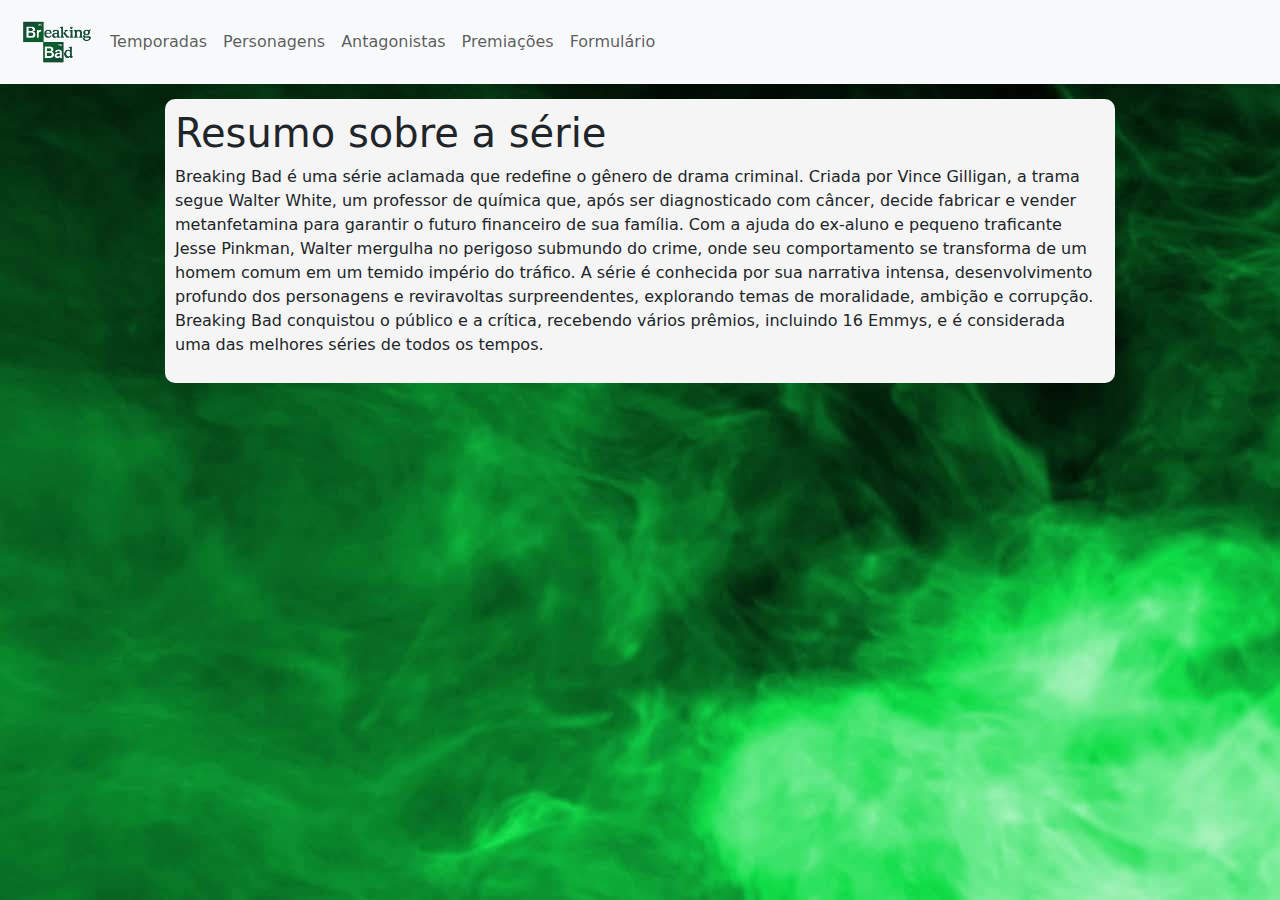
==== WebSite-BreakingBad-main/index.html @ fd217ec4 "primeiro commit" ====
<!DOCTYPE html>
<html lang="pt-br">
<head>
    <meta charset="UTF-8">
    <meta name="viewport" content="width=device-width, initial-scale=1.0">
    <link rel="shortcut icon" href="resources/favicon_io_bb/favicon.ico" type="image/x-icon">
    <link href="https://cdn.jsdelivr.net/npm/bootstrap@5.3.3/dist/css/bootstrap.min.css" rel="stylesheet" integrity="sha384-QWTKZyjpPEjISv5WaRU9OFeRpok6YctnYmDr5pNlyT2bRjXh0JMhjY6hW+ALEwIH" crossorigin="anonymous">
    <link rel="stylesheet" href="style/global.css">
    <link rel="stylesheet" href="style/index.css">
    <title>Home Breaking Bad</title>
</head>
<body>
    <header>
        <nav class="navbar navbar-expand-lg bg-body-tertiary">
            <div class="container-fluid">
              <a href="index.html" target="_self"><img src="img/logo-banner-bb.png" alt="Logo Breaking Bad" class="logo"></a>
              <button class="navbar-toggler" type="button" data-bs-toggle="collapse" data-bs-target="#navbarNavAltMarkup" aria-controls="navbarNavAltMarkup" aria-expanded="false" aria-label="Toggle navigation">
                <span class="navbar-toggler-icon"></span>
              </button>
              <div class="collapse navbar-collapse" id="navbarNavAltMarkup">
                <div class="navbar-nav">
                  <a class="nav-link" aria-current="page" href="pages/temporadas.html" target="_blank">Temporadas</a>
                  <a class="nav-link" href="pages/personagens.html" target="_blank">Personagens</a>
                  <a class="nav-link" href="pages/antagonistas.html" target="_blank">Antagonistas</a>
                  <a class="nav-link" href="pages/premiacoes.html" target="_blank">Premiações</a>
                  <a class="nav-link" href="pages/formulario.html" target="_blank">Formulário</a>
                </div>
              </div>
            </div>
          </nav>
    </header>

    <main>
       <section>
        <article class="resumo_serie">
            <h1>Resumo sobre a série</h1>
            <p>
                Breaking Bad é uma série aclamada que redefine o gênero de drama criminal. Criada por Vince Gilligan, a trama segue Walter White, um professor de química que, após ser diagnosticado com câncer, decide fabricar e vender metanfetamina para garantir o futuro financeiro de sua família. Com a ajuda do ex-aluno e pequeno traficante Jesse Pinkman, Walter mergulha no perigoso submundo do crime, onde seu comportamento se transforma de um homem comum em um temido império do tráfico. A série é conhecida por sua narrativa intensa, desenvolvimento profundo dos personagens e reviravoltas surpreendentes, explorando temas de moralidade, ambição e corrupção. Breaking Bad conquistou o público e a crítica, recebendo vários prêmios, incluindo 16 Emmys, e é considerada uma das melhores séries de todos os tempos.
            </p>
        </article>
       </section> 
    </main>
   
    <footer>

    </footer>
</body>
</html>
---- WebSite-BreakingBad-main/style/global.css ----
header {
    margin-bottom: 15px;
}

.logo {
    width: 90px;
}

body {
    background-image: url(../img/smoke_bg.jpg);
    background-repeat: no-repeat;
}

main {
    background-color: whitesmoke;
    width: 950px;
    display: flex;
    margin: auto;
    border-radius: 10px;
    padding: 10px;
}
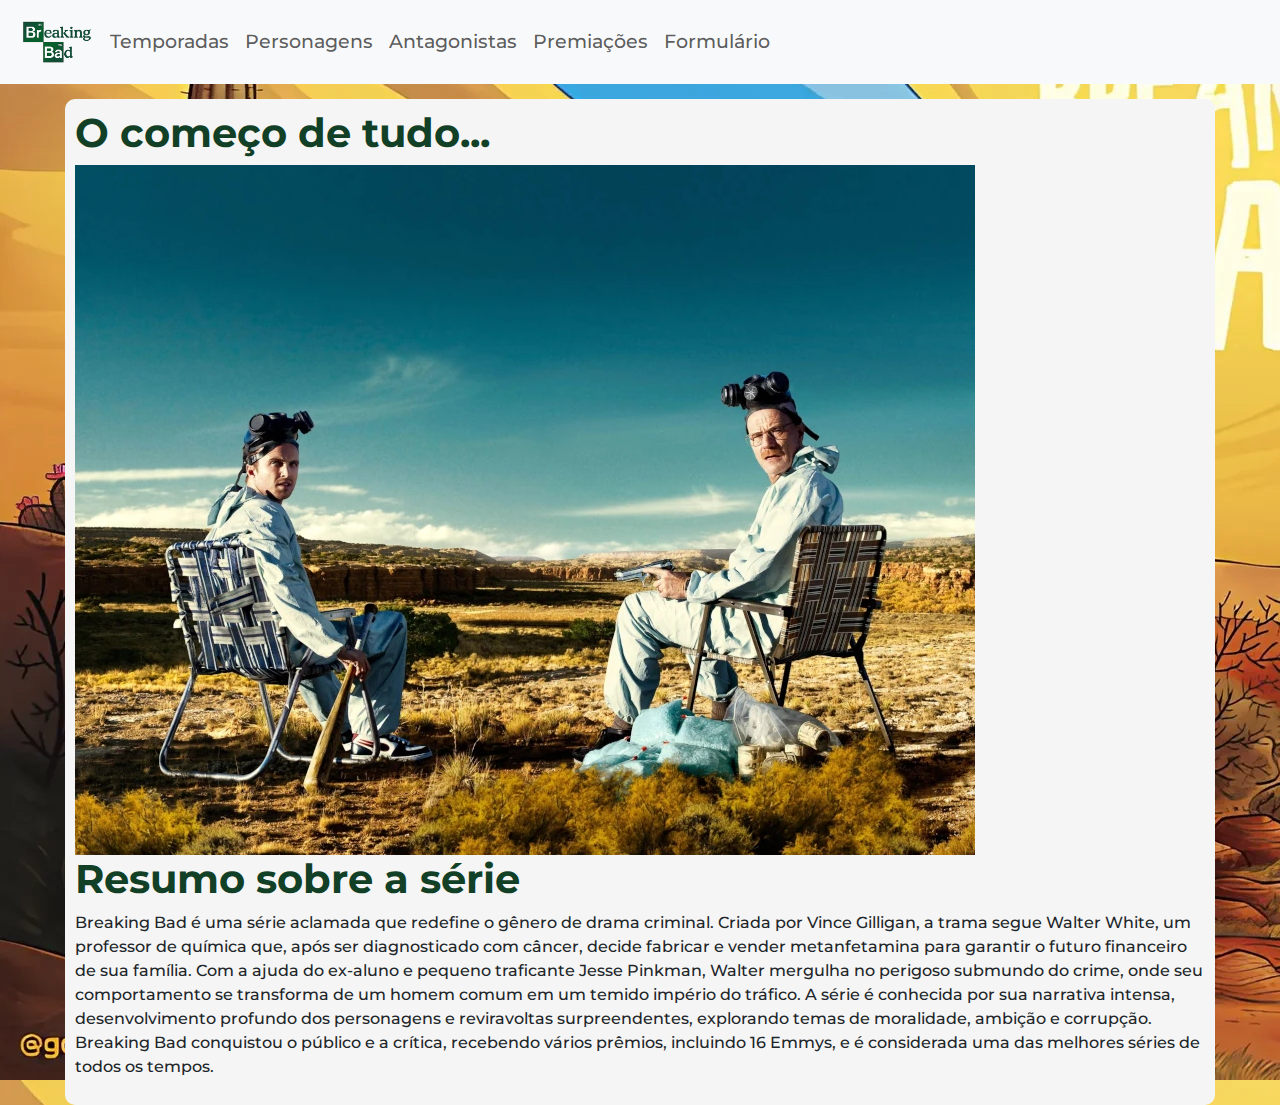
==== commit 020adf78: "feat: feito algumas alterações no css" ====
--- a/WebSite-BreakingBad-main/index.html
+++ b/WebSite-BreakingBad-main/index.html
@@ -32,6 +32,12 @@
 
     <main>
        <section>
+        <h1>O começo de tudo...</h1>
+        <article >            
+              <div class="banner_bb">
+                <img src="img/walter_jessye.webp" alt="Foto dos protagonistas da série" >
+              </div>
+        </article>
         <article class="resumo_serie">
             <h1>Resumo sobre a série</h1>
             <p>
--- a/WebSite-BreakingBad-main/style/global.css
+++ b/WebSite-BreakingBad-main/style/global.css
@@ -1,5 +1,26 @@
-header {
+@import url('https://fonts.googleapis.com/css2?family=Montserrat:ital,wght@0,100..900;1,100..900&display=swap');
+
+:root {
+    --fontePrimaria:"Montserrat", sans-serif;
+    --titulo: #124026;
+    --colorHeader: #595627;
+}
+
+
+* {
+    font-family: var(--fontePrimaria)
+}
+
+header > nav {
     margin-bottom: 15px;
+    font-size: 1.2rem;
+    background-color: var(--colorHeader) !important;
+    font-weight: 500;
+}
+
+h1 {
+    color: var(--titulo);
+    font-weight: bold;
 }
 
 .logo {
@@ -7,13 +28,14 @@
 }
 
 body {
-    background-image: url(../img/smoke_bg.jpg);
-    background-repeat: no-repeat;
+    background-image: url(../img/bb_bg.webp);
+    background-repeat: inherit;
+    width: 100%;
 }
 
 main {
-    background-color: whitesmoke;
-    width: 950px;
+    background-color: whitesmoke;    
+    width: 1150px;
     display: flex;
     margin: auto;
     border-radius: 10px;
--- a/WebSite-BreakingBad-main/style/index.css
+++ b/WebSite-BreakingBad-main/style/index.css
@@ -0,0 +1,3 @@
+p {
+    font-weight: 500;
+}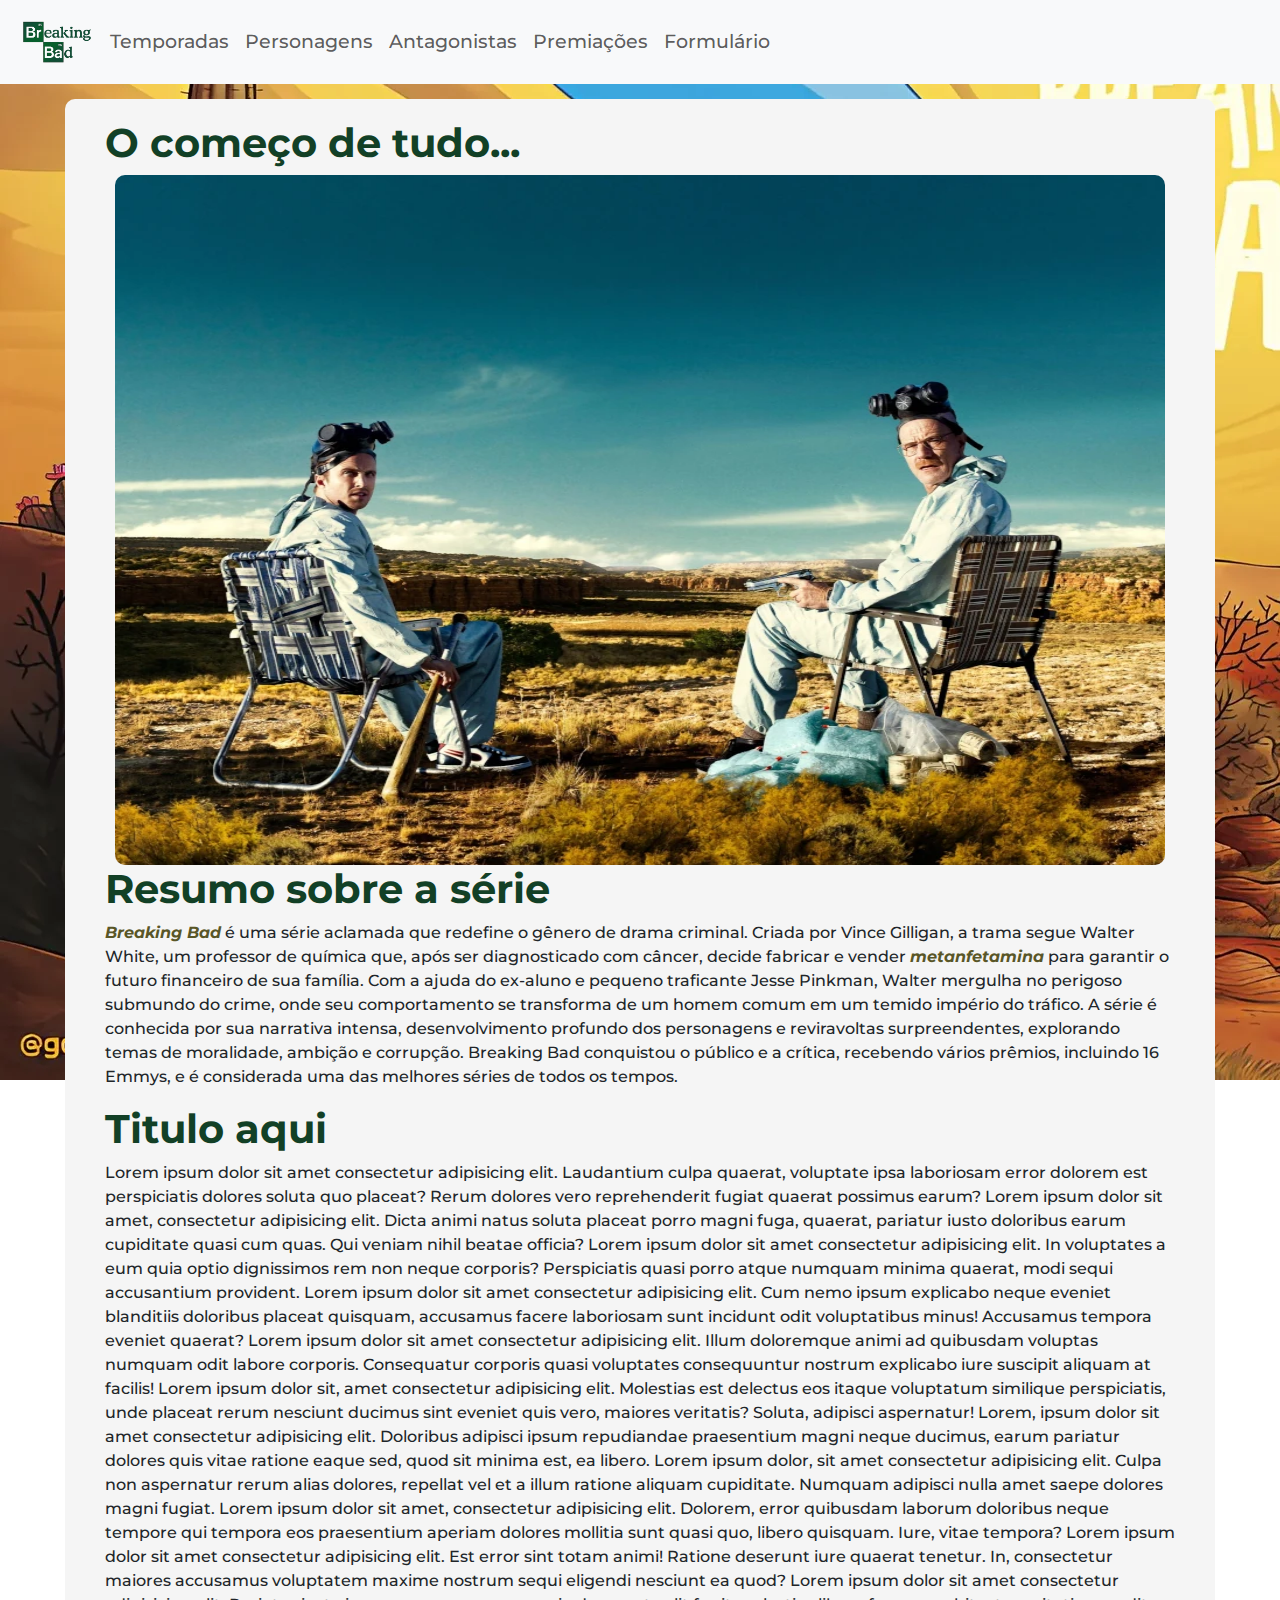
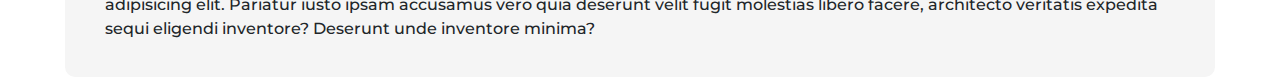
==== commit 3213519e: "feat: feito algumas alterações no css" ====
--- a/WebSite-BreakingBad-main/index.html
+++ b/WebSite-BreakingBad-main/index.html
@@ -3,7 +3,7 @@
 <head>
     <meta charset="UTF-8">
     <meta name="viewport" content="width=device-width, initial-scale=1.0">
-    <link rel="shortcut icon" href="resources/favicon_io_bb/favicon.ico" type="image/x-icon">
+    <link rel="shortcut icon" href="resources/favicon_io_bb/favicon-32x32.png" type="image/x-icon">
     <link href="https://cdn.jsdelivr.net/npm/bootstrap@5.3.3/dist/css/bootstrap.min.css" rel="stylesheet" integrity="sha384-QWTKZyjpPEjISv5WaRU9OFeRpok6YctnYmDr5pNlyT2bRjXh0JMhjY6hW+ALEwIH" crossorigin="anonymous">
     <link rel="stylesheet" href="style/global.css">
     <link rel="stylesheet" href="style/index.css">
@@ -41,10 +41,23 @@
         <article class="resumo_serie">
             <h1>Resumo sobre a série</h1>
             <p>
-                Breaking Bad é uma série aclamada que redefine o gênero de drama criminal. Criada por Vince Gilligan, a trama segue Walter White, um professor de química que, após ser diagnosticado com câncer, decide fabricar e vender metanfetamina para garantir o futuro financeiro de sua família. Com a ajuda do ex-aluno e pequeno traficante Jesse Pinkman, Walter mergulha no perigoso submundo do crime, onde seu comportamento se transforma de um homem comum em um temido império do tráfico. A série é conhecida por sua narrativa intensa, desenvolvimento profundo dos personagens e reviravoltas surpreendentes, explorando temas de moralidade, ambição e corrupção. Breaking Bad conquistou o público e a crítica, recebendo vários prêmios, incluindo 16 Emmys, e é considerada uma das melhores séries de todos os tempos.
+                <em>Breaking Bad</em> é uma série aclamada que redefine o gênero de drama criminal. Criada por Vince Gilligan, a trama segue Walter White, um 
+                professor de química que, após ser diagnosticado com câncer, decide fabricar e vender <em>metanfetamina</em> para garantir o futuro financeiro de 
+                sua família. Com a ajuda do ex-aluno e pequeno traficante Jesse Pinkman, Walter mergulha no perigoso submundo do crime, onde seu 
+                comportamento se transforma de um homem comum em um temido império do tráfico. A série é conhecida por sua narrativa intensa, 
+                desenvolvimento profundo dos personagens e reviravoltas surpreendentes, explorando temas de moralidade, ambição e corrupção. Breaking Bad 
+                conquistou o público e a crítica, recebendo vários prêmios, incluindo 16 Emmys, e é considerada uma das melhores séries de todos os tempos.
             </p>
         </article>
        </section> 
+       <section>
+        <article>
+          <h1>Titulo aqui</h1>
+          <p>
+            Lorem ipsum dolor sit amet consectetur adipisicing elit. Laudantium culpa quaerat, voluptate ipsa laboriosam error dolorem est perspiciatis dolores soluta quo placeat? Rerum dolores vero reprehenderit fugiat quaerat possimus earum? Lorem ipsum dolor sit amet, consectetur adipisicing elit. Dicta animi natus soluta placeat porro magni fuga, quaerat, pariatur iusto doloribus earum cupiditate quasi cum quas. Qui veniam nihil beatae officia? Lorem ipsum dolor sit amet consectetur adipisicing elit. In voluptates a eum quia optio dignissimos rem non neque corporis? Perspiciatis quasi porro atque numquam minima quaerat, modi sequi accusantium provident. Lorem ipsum dolor sit amet consectetur adipisicing elit. Cum nemo ipsum explicabo neque eveniet blanditiis doloribus placeat quisquam, accusamus facere laboriosam sunt incidunt odit voluptatibus minus! Accusamus tempora eveniet quaerat? Lorem ipsum dolor sit amet consectetur adipisicing elit. Illum doloremque animi ad quibusdam voluptas numquam odit labore corporis. Consequatur corporis quasi voluptates consequuntur nostrum explicabo iure suscipit aliquam at facilis! Lorem ipsum dolor sit, amet consectetur adipisicing elit. Molestias est delectus eos itaque voluptatum similique perspiciatis, unde placeat rerum nesciunt ducimus sint eveniet quis vero, maiores veritatis? Soluta, adipisci aspernatur! Lorem, ipsum dolor sit amet consectetur adipisicing elit. Doloribus adipisci ipsum repudiandae praesentium magni neque ducimus, earum pariatur dolores quis vitae ratione eaque sed, quod sit minima est, ea libero. Lorem ipsum dolor, sit amet consectetur adipisicing elit. Culpa non aspernatur rerum alias dolores, repellat vel et a illum ratione aliquam cupiditate. Numquam adipisci nulla amet saepe dolores magni fugiat. Lorem ipsum dolor sit amet, consectetur adipisicing elit. Dolorem, error quibusdam laborum doloribus neque tempore qui tempora eos praesentium aperiam dolores mollitia sunt quasi quo, libero quisquam. Iure, vitae tempora? Lorem ipsum dolor sit amet consectetur adipisicing elit. Est error sint totam animi! Ratione deserunt iure quaerat tenetur. In, consectetur maiores accusamus voluptatem maxime nostrum sequi eligendi nesciunt ea quod? Lorem ipsum dolor sit amet consectetur adipisicing elit. Pariatur iusto ipsam accusamus vero quia deserunt velit fugit molestias libero facere, architecto veritatis expedita sequi eligendi inventore? Deserunt unde inventore minima?
+          </p>
+        </article>
+       </section>
     </main>
    
     <footer>
--- a/WebSite-BreakingBad-main/style/global.css
+++ b/WebSite-BreakingBad-main/style/global.css
@@ -29,15 +29,15 @@
 
 body {
     background-image: url(../img/bb_bg.webp);
-    background-repeat: inherit;
+    background-repeat: no-repeat;
+    background-attachment: fixed;
     width: 100%;
 }
 
 main {
     background-color: whitesmoke;    
     width: 1150px;
-    display: flex;
     margin: auto;
     border-radius: 10px;
-    padding: 10px;
-}+    padding: 20px 40px 20px 40px;
+}
--- a/WebSite-BreakingBad-main/style/index.css
+++ b/WebSite-BreakingBad-main/style/index.css
@@ -1,3 +1,25 @@
+:root {
+    --destaque: #595627 ;
+}
+
 p {
     font-weight: 500;
+}
+
+.banner_bb {
+    display: flex;
+    justify-content: center; /* Centraliza horizontalmente */
+    align-items: center; /* Centraliza verticalmente */
+}
+
+.banner_bb img {
+    border-radius: 10px;
+    width: 1050px;
+    height: 690px;
+    box-shadow: 10px black;
+}
+
+em {
+    color: var(--destaque);
+    font-weight: 700;
 }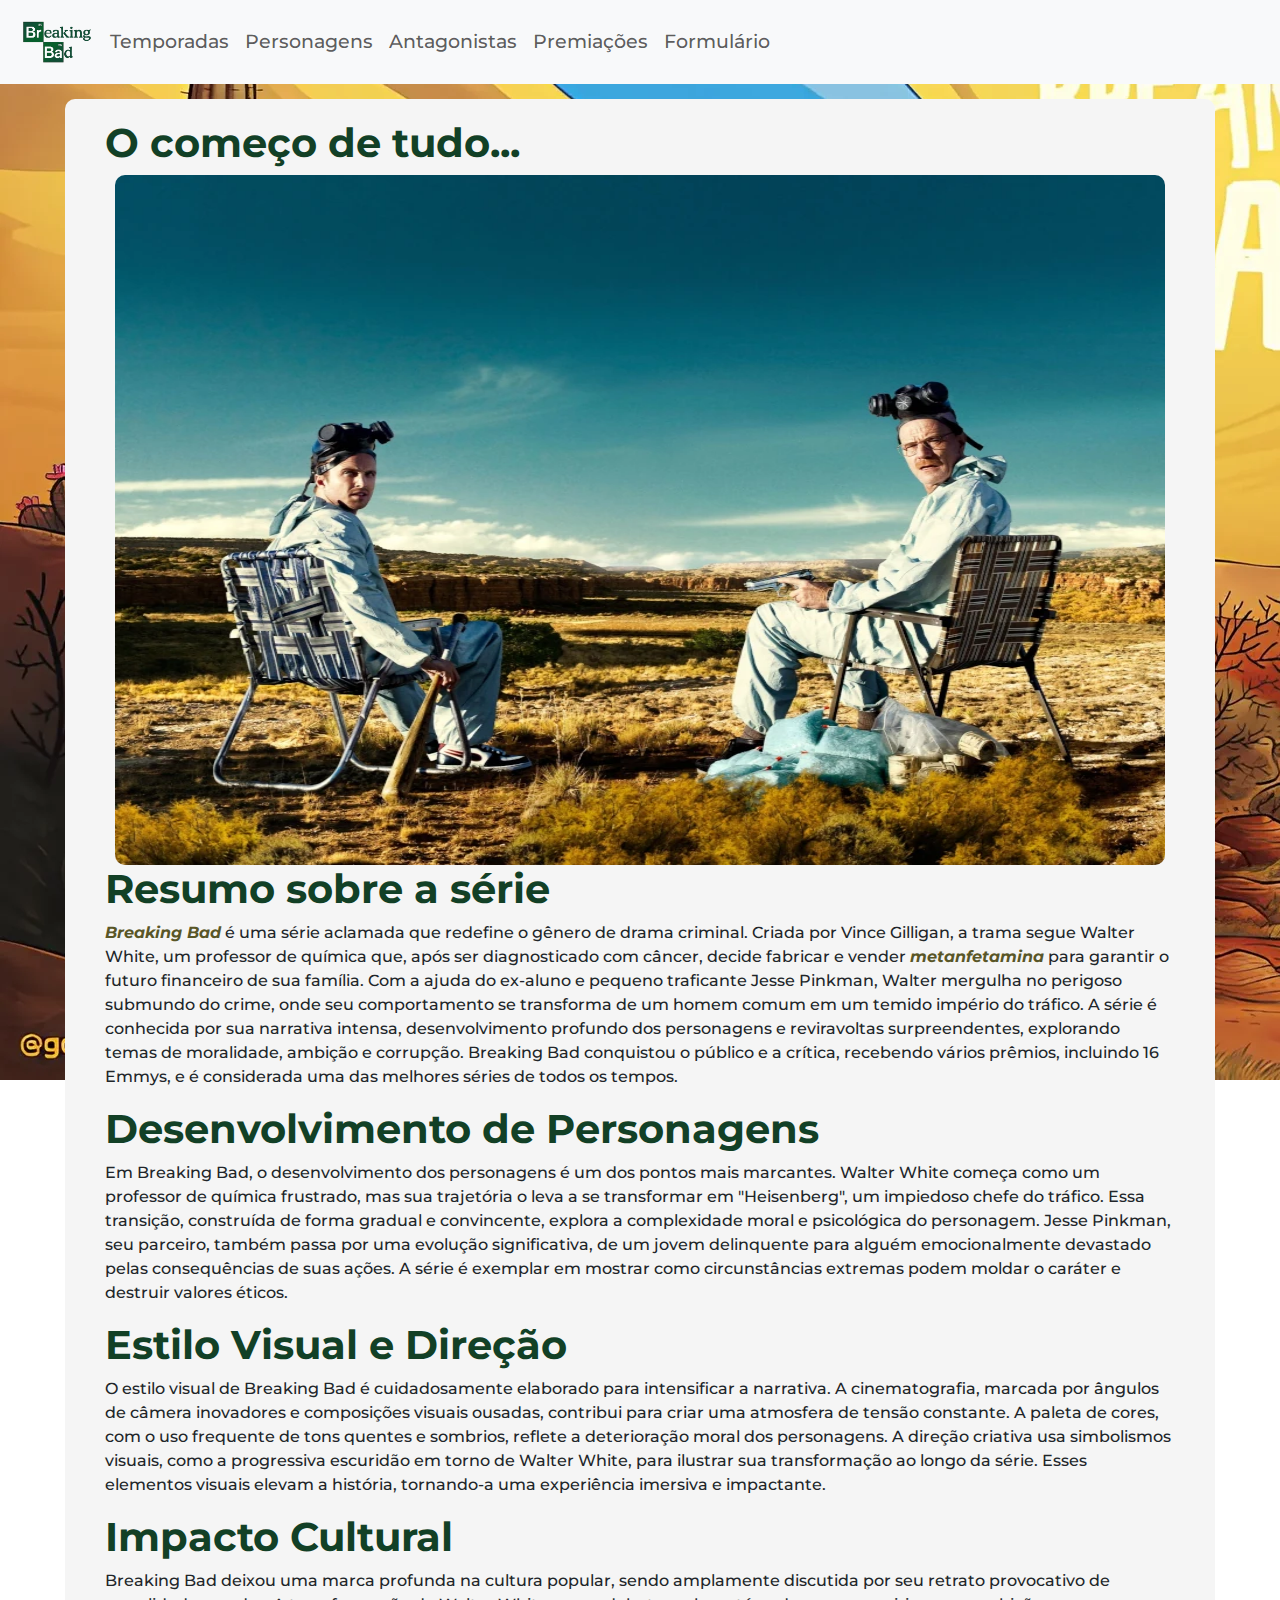
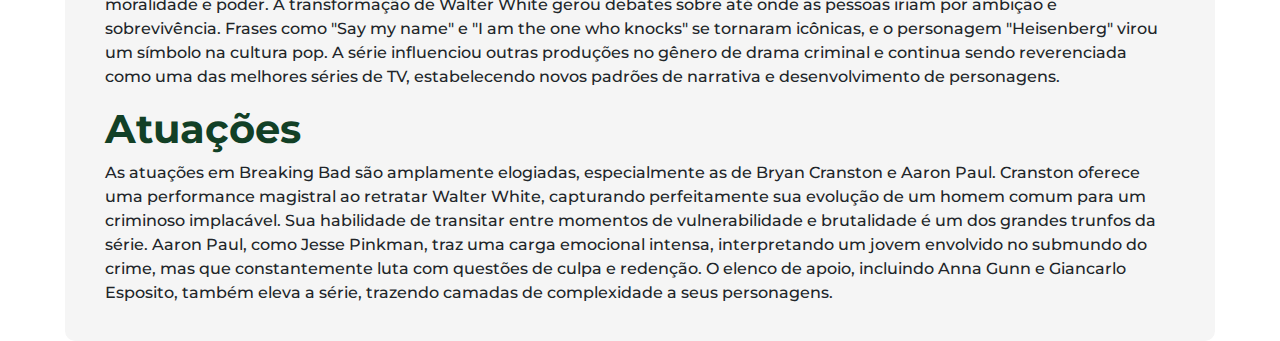
==== commit dd484697: "feat Alteracoes" ====
--- a/WebSite-BreakingBad-main/index.html
+++ b/WebSite-BreakingBad-main/index.html
@@ -52,11 +52,32 @@
        </section> 
        <section>
         <article>
-          <h1>Titulo aqui</h1>
+          <h1>Desenvolvimento de Personagens</h1>
           <p>
-            Lorem ipsum dolor sit amet consectetur adipisicing elit. Laudantium culpa quaerat, voluptate ipsa laboriosam error dolorem est perspiciatis dolores soluta quo placeat? Rerum dolores vero reprehenderit fugiat quaerat possimus earum? Lorem ipsum dolor sit amet, consectetur adipisicing elit. Dicta animi natus soluta placeat porro magni fuga, quaerat, pariatur iusto doloribus earum cupiditate quasi cum quas. Qui veniam nihil beatae officia? Lorem ipsum dolor sit amet consectetur adipisicing elit. In voluptates a eum quia optio dignissimos rem non neque corporis? Perspiciatis quasi porro atque numquam minima quaerat, modi sequi accusantium provident. Lorem ipsum dolor sit amet consectetur adipisicing elit. Cum nemo ipsum explicabo neque eveniet blanditiis doloribus placeat quisquam, accusamus facere laboriosam sunt incidunt odit voluptatibus minus! Accusamus tempora eveniet quaerat? Lorem ipsum dolor sit amet consectetur adipisicing elit. Illum doloremque animi ad quibusdam voluptas numquam odit labore corporis. Consequatur corporis quasi voluptates consequuntur nostrum explicabo iure suscipit aliquam at facilis! Lorem ipsum dolor sit, amet consectetur adipisicing elit. Molestias est delectus eos itaque voluptatum similique perspiciatis, unde placeat rerum nesciunt ducimus sint eveniet quis vero, maiores veritatis? Soluta, adipisci aspernatur! Lorem, ipsum dolor sit amet consectetur adipisicing elit. Doloribus adipisci ipsum repudiandae praesentium magni neque ducimus, earum pariatur dolores quis vitae ratione eaque sed, quod sit minima est, ea libero. Lorem ipsum dolor, sit amet consectetur adipisicing elit. Culpa non aspernatur rerum alias dolores, repellat vel et a illum ratione aliquam cupiditate. Numquam adipisci nulla amet saepe dolores magni fugiat. Lorem ipsum dolor sit amet, consectetur adipisicing elit. Dolorem, error quibusdam laborum doloribus neque tempore qui tempora eos praesentium aperiam dolores mollitia sunt quasi quo, libero quisquam. Iure, vitae tempora? Lorem ipsum dolor sit amet consectetur adipisicing elit. Est error sint totam animi! Ratione deserunt iure quaerat tenetur. In, consectetur maiores accusamus voluptatem maxime nostrum sequi eligendi nesciunt ea quod? Lorem ipsum dolor sit amet consectetur adipisicing elit. Pariatur iusto ipsam accusamus vero quia deserunt velit fugit molestias libero facere, architecto veritatis expedita sequi eligendi inventore? Deserunt unde inventore minima?
+            
+            Em Breaking Bad, o desenvolvimento dos personagens é um dos pontos mais marcantes. Walter White começa como um professor
+             de química frustrado, mas sua trajetória o leva a se transformar em "Heisenberg", um impiedoso chefe do tráfico. Essa 
+             transição, construída de forma gradual e convincente, explora a complexidade moral e psicológica do personagem. Jesse 
+             Pinkman, seu parceiro, também passa por uma evolução significativa, de um jovem delinquente para alguém emocionalmente 
+             devastado pelas consequências de suas ações. A série é exemplar em mostrar como circunstâncias extremas podem moldar o 
+             caráter e destruir valores éticos.
           </p>
+
+          <h1>Estilo Visual e Direção</h1>
+          <p>
+            O estilo visual de Breaking Bad é cuidadosamente elaborado para intensificar a narrativa. A cinematografia, marcada por ângulos de câmera inovadores e composições visuais ousadas, contribui para criar uma atmosfera de tensão constante. A paleta de cores, com o uso frequente de tons quentes e sombrios, reflete a deterioração moral dos personagens. A direção criativa usa simbolismos visuais, como a progressiva escuridão em torno de Walter White, para ilustrar sua transformação ao longo da série. Esses elementos visuais elevam a história, tornando-a uma experiência imersiva e impactante.</p>
+
+            <h1>Impacto Cultural</h1>
+            <p>
+              Breaking Bad deixou uma marca profunda na cultura popular, sendo amplamente discutida por seu retrato provocativo de moralidade e poder. A transformação de Walter White gerou debates sobre até onde as pessoas iriam por ambição e sobrevivência. Frases como "Say my name" e "I am the one who knocks" se tornaram icônicas, e o personagem "Heisenberg" virou um símbolo na cultura pop. A série influenciou outras produções no gênero de drama criminal e continua sendo reverenciada como uma das melhores séries de TV, estabelecendo novos padrões de narrativa e desenvolvimento de personagens.</p>
+
+              <h1>Atuações</h1>
+              <p>
+                As atuações em Breaking Bad são amplamente elogiadas, especialmente as de Bryan Cranston e Aaron Paul. Cranston oferece uma performance magistral ao retratar Walter White, capturando perfeitamente sua evolução de um homem comum para um criminoso implacável. Sua habilidade de transitar entre momentos de vulnerabilidade e brutalidade é um dos grandes trunfos da série. Aaron Paul, como Jesse Pinkman, traz uma carga emocional intensa, interpretando um jovem envolvido no submundo do crime, mas que constantemente luta com questões de culpa e redenção. O elenco de apoio, incluindo Anna Gunn e Giancarlo Esposito, também eleva a série, trazendo camadas de complexidade a seus personagens.</p>
         </article>
+
+       
+
        </section>
     </main>
    
--- a/WebSite-BreakingBad-main/style/index.css
+++ b/WebSite-BreakingBad-main/style/index.css
@@ -22,4 +22,45 @@
 em {
     color: var(--destaque);
     font-weight: 700;
-}+}
+
+/* Pagina de formularios inicio*/
+.container {
+    padding: 20px;
+    border: 1.5px solid #085302;
+    border-radius: 10px;
+    background-color: #f9f9f9;
+}
+
+.mt-5 {
+    margin-top: 40px;
+}
+
+.mb-3 {
+    margin-bottom: 20px;
+}
+
+.form-label {
+    font-weight: bold;
+}
+
+.form-control, .form-select, .form-textarea {
+    width: 100%;
+    padding: 10px;
+    border-radius: 5px;
+    border: 1px solid #085302;
+}
+
+.btn-primary {
+    background-color: #085302;
+    color: #fff;
+    padding: 10px 20px;
+    border: none;
+    border-radius: 5px;
+    cursor: pointer;
+}
+
+.btn-primary:hover {
+    background-color: #085302;
+}
+/* Pagina de formularios encerrada */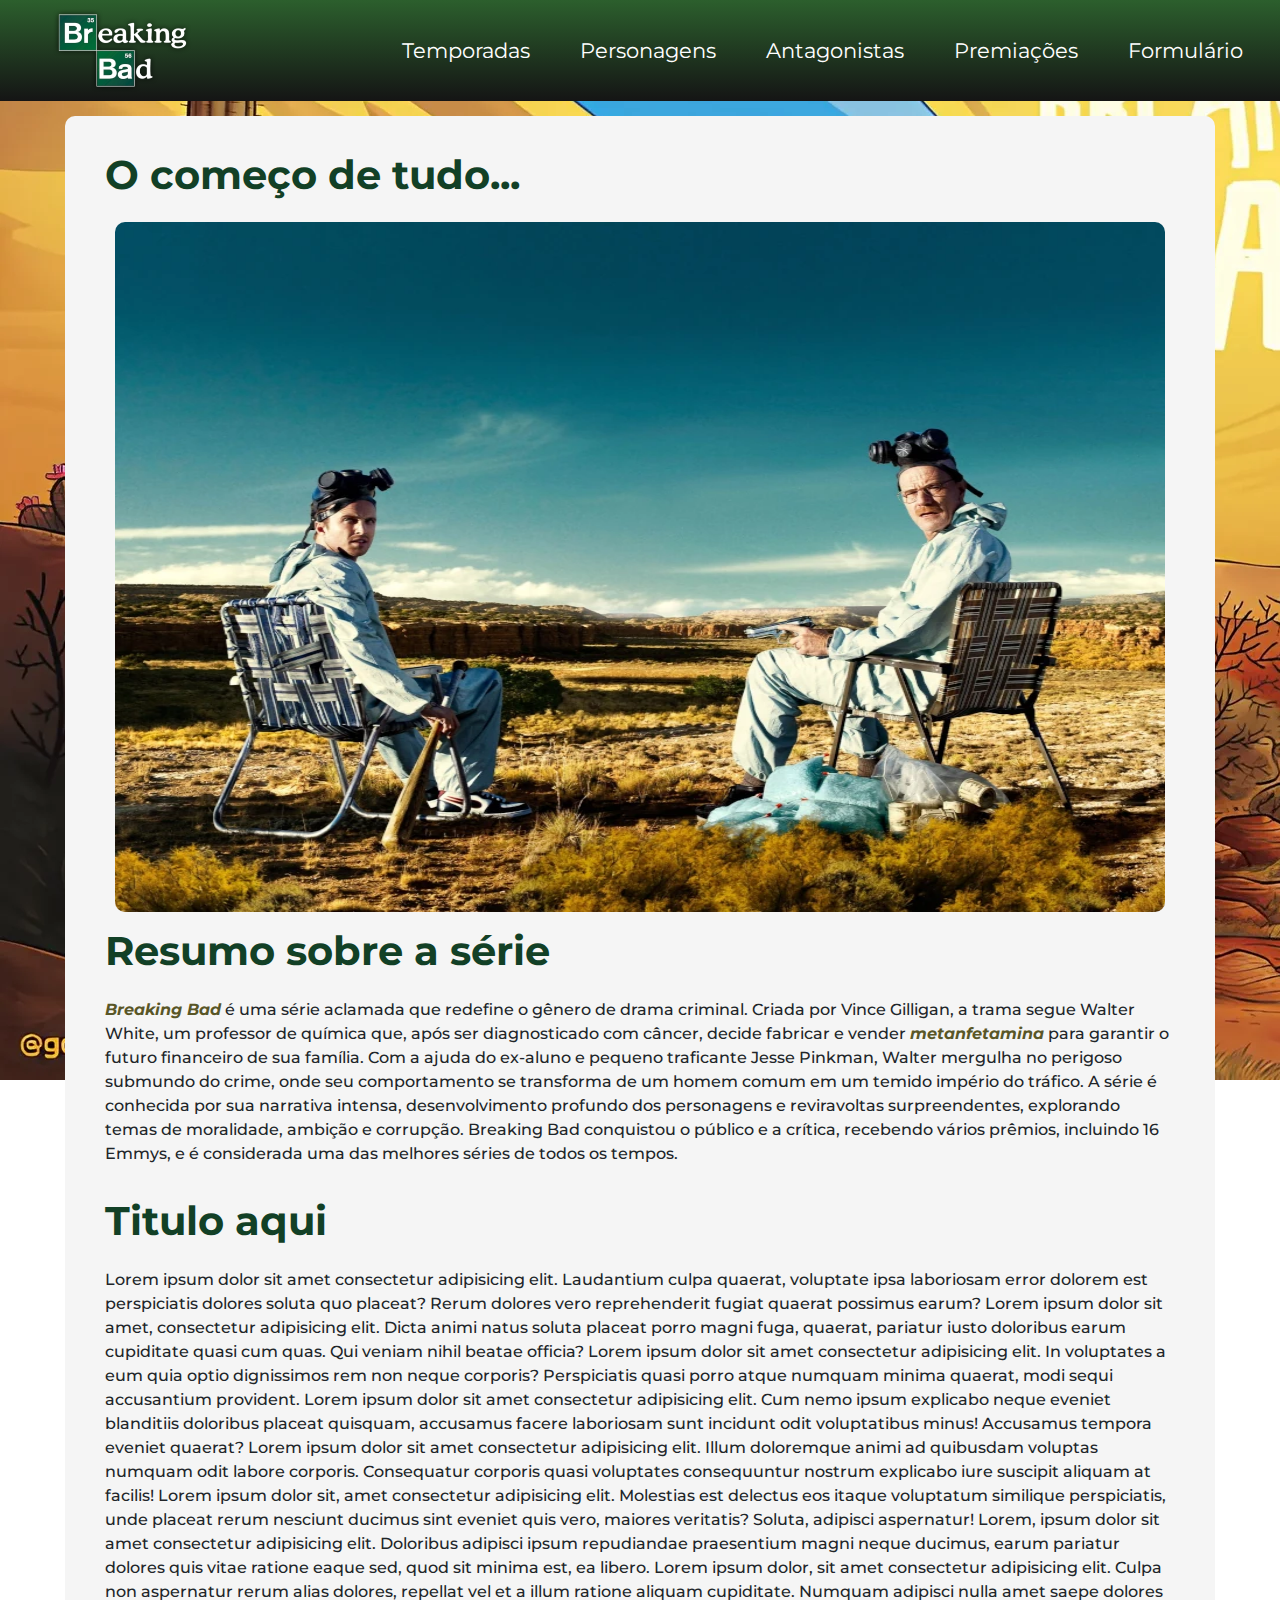
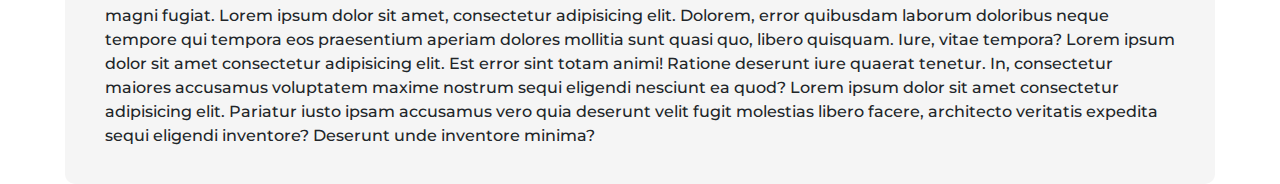
==== commit 65f67d56: "teste" ====
--- a/WebSite-BreakingBad-main/index.html
+++ b/WebSite-BreakingBad-main/index.html
@@ -13,21 +13,17 @@
     <header>
         <nav class="navbar navbar-expand-lg bg-body-tertiary">
             <div class="container-fluid">
-              <a href="index.html" target="_self"><img src="img/logo-banner-bb.png" alt="Logo Breaking Bad" class="logo"></a>
-              <button class="navbar-toggler" type="button" data-bs-toggle="collapse" data-bs-target="#navbarNavAltMarkup" aria-controls="navbarNavAltMarkup" aria-expanded="false" aria-label="Toggle navigation">
-                <span class="navbar-toggler-icon"></span>
+              <a href="index.html" target="_self"><img src="img/logo-bb.webp" alt="Logo Breaking Bad" class="logo"></a>
               </button>
-              <div class="collapse navbar-collapse" id="navbarNavAltMarkup">
                 <div class="navbar-nav">
-                  <a class="nav-link" aria-current="page" href="pages/temporadas.html" target="_blank">Temporadas</a>
-                  <a class="nav-link" href="pages/personagens.html" target="_blank">Personagens</a>
-                  <a class="nav-link" href="pages/antagonistas.html" target="_blank">Antagonistas</a>
-                  <a class="nav-link" href="pages/premiacoes.html" target="_blank">Premiações</a>
-                  <a class="nav-link" href="pages/formulario.html" target="_blank">Formulário</a>
+                  <a class="link" aria-current="page" href="pages/temporadas.html" target="_blank">Temporadas</a>
+                  <a class="link" href="pages/personagens.html" target="_blank">Personagens</a>
+                  <a class="link" href="pages/antagonistas.html" target="_blank">Antagonistas</a>
+                  <a class="link" href="pages/premiacoes.html" target="_blank">Premiações</a>
+                  <a class="link" href="pages/formulario.html" target="_blank">Formulário</a>
                 </div>
-              </div>
             </div>
-          </nav>
+          </nav>  
     </header>
 
     <main>
@@ -52,32 +48,11 @@
        </section> 
        <section>
         <article>
-          <h1>Desenvolvimento de Personagens</h1>
+          <h1>Titulo aqui</h1>
           <p>
-            
-            Em Breaking Bad, o desenvolvimento dos personagens é um dos pontos mais marcantes. Walter White começa como um professor
-             de química frustrado, mas sua trajetória o leva a se transformar em "Heisenberg", um impiedoso chefe do tráfico. Essa 
-             transição, construída de forma gradual e convincente, explora a complexidade moral e psicológica do personagem. Jesse 
-             Pinkman, seu parceiro, também passa por uma evolução significativa, de um jovem delinquente para alguém emocionalmente 
-             devastado pelas consequências de suas ações. A série é exemplar em mostrar como circunstâncias extremas podem moldar o 
-             caráter e destruir valores éticos.
+            Lorem ipsum dolor sit amet consectetur adipisicing elit. Laudantium culpa quaerat, voluptate ipsa laboriosam error dolorem est perspiciatis dolores soluta quo placeat? Rerum dolores vero reprehenderit fugiat quaerat possimus earum? Lorem ipsum dolor sit amet, consectetur adipisicing elit. Dicta animi natus soluta placeat porro magni fuga, quaerat, pariatur iusto doloribus earum cupiditate quasi cum quas. Qui veniam nihil beatae officia? Lorem ipsum dolor sit amet consectetur adipisicing elit. In voluptates a eum quia optio dignissimos rem non neque corporis? Perspiciatis quasi porro atque numquam minima quaerat, modi sequi accusantium provident. Lorem ipsum dolor sit amet consectetur adipisicing elit. Cum nemo ipsum explicabo neque eveniet blanditiis doloribus placeat quisquam, accusamus facere laboriosam sunt incidunt odit voluptatibus minus! Accusamus tempora eveniet quaerat? Lorem ipsum dolor sit amet consectetur adipisicing elit. Illum doloremque animi ad quibusdam voluptas numquam odit labore corporis. Consequatur corporis quasi voluptates consequuntur nostrum explicabo iure suscipit aliquam at facilis! Lorem ipsum dolor sit, amet consectetur adipisicing elit. Molestias est delectus eos itaque voluptatum similique perspiciatis, unde placeat rerum nesciunt ducimus sint eveniet quis vero, maiores veritatis? Soluta, adipisci aspernatur! Lorem, ipsum dolor sit amet consectetur adipisicing elit. Doloribus adipisci ipsum repudiandae praesentium magni neque ducimus, earum pariatur dolores quis vitae ratione eaque sed, quod sit minima est, ea libero. Lorem ipsum dolor, sit amet consectetur adipisicing elit. Culpa non aspernatur rerum alias dolores, repellat vel et a illum ratione aliquam cupiditate. Numquam adipisci nulla amet saepe dolores magni fugiat. Lorem ipsum dolor sit amet, consectetur adipisicing elit. Dolorem, error quibusdam laborum doloribus neque tempore qui tempora eos praesentium aperiam dolores mollitia sunt quasi quo, libero quisquam. Iure, vitae tempora? Lorem ipsum dolor sit amet consectetur adipisicing elit. Est error sint totam animi! Ratione deserunt iure quaerat tenetur. In, consectetur maiores accusamus voluptatem maxime nostrum sequi eligendi nesciunt ea quod? Lorem ipsum dolor sit amet consectetur adipisicing elit. Pariatur iusto ipsam accusamus vero quia deserunt velit fugit molestias libero facere, architecto veritatis expedita sequi eligendi inventore? Deserunt unde inventore minima?
           </p>
-
-          <h1>Estilo Visual e Direção</h1>
-          <p>
-            O estilo visual de Breaking Bad é cuidadosamente elaborado para intensificar a narrativa. A cinematografia, marcada por ângulos de câmera inovadores e composições visuais ousadas, contribui para criar uma atmosfera de tensão constante. A paleta de cores, com o uso frequente de tons quentes e sombrios, reflete a deterioração moral dos personagens. A direção criativa usa simbolismos visuais, como a progressiva escuridão em torno de Walter White, para ilustrar sua transformação ao longo da série. Esses elementos visuais elevam a história, tornando-a uma experiência imersiva e impactante.</p>
-
-            <h1>Impacto Cultural</h1>
-            <p>
-              Breaking Bad deixou uma marca profunda na cultura popular, sendo amplamente discutida por seu retrato provocativo de moralidade e poder. A transformação de Walter White gerou debates sobre até onde as pessoas iriam por ambição e sobrevivência. Frases como "Say my name" e "I am the one who knocks" se tornaram icônicas, e o personagem "Heisenberg" virou um símbolo na cultura pop. A série influenciou outras produções no gênero de drama criminal e continua sendo reverenciada como uma das melhores séries de TV, estabelecendo novos padrões de narrativa e desenvolvimento de personagens.</p>
-
-              <h1>Atuações</h1>
-              <p>
-                As atuações em Breaking Bad são amplamente elogiadas, especialmente as de Bryan Cranston e Aaron Paul. Cranston oferece uma performance magistral ao retratar Walter White, capturando perfeitamente sua evolução de um homem comum para um criminoso implacável. Sua habilidade de transitar entre momentos de vulnerabilidade e brutalidade é um dos grandes trunfos da série. Aaron Paul, como Jesse Pinkman, traz uma carga emocional intensa, interpretando um jovem envolvido no submundo do crime, mas que constantemente luta com questões de culpa e redenção. O elenco de apoio, incluindo Anna Gunn e Giancarlo Esposito, também eleva a série, trazendo camadas de complexidade a seus personagens.</p>
         </article>
-
-       
-
        </section>
     </main>
    
--- a/WebSite-BreakingBad-main/style/global.css
+++ b/WebSite-BreakingBad-main/style/global.css
@@ -3,7 +3,9 @@
 :root {
     --fontePrimaria:"Montserrat", sans-serif;
     --titulo: #124026;
-    --colorHeader: #595627;
+    --colorHeader: #f0e224;
+    --header: #2C5F2D;
+    --text: black;
 }
 
 
@@ -14,8 +16,40 @@
 header > nav {
     margin-bottom: 15px;
     font-size: 1.2rem;
-    background-color: var(--colorHeader) !important;
     font-weight: 500;
+}
+
+.navbar {
+    background-image: linear-gradient(var(--header), rgba(0, 0, 0, 0.918)) !important;
+}
+
+.navbar-nav .link {
+    color: white;
+    font-size: 1.3rem;
+    position: relative;
+    font-weight: normal;
+
+    position: relative;
+    display: inline-block;
+    text-decoration: none;
+
+    margin: 25px;
+ }
+
+.link::after {
+    content: '';
+    position: absolute;
+    width: 0;
+    height: 4px;
+    background-color: white; 
+    left: 0;
+    bottom: -2px;
+    transition: all 0.6s ease; 
+    border-radius: 4px;
+}
+
+.link:hover::after {
+    width: 100%;
 }
 
 h1 {
@@ -24,8 +58,12 @@
 }
 
 .logo {
-    width: 90px;
+    width: 250px;
+    height: 85px;
+    padding-left: 40px;
 }
+
+
 
 body {
     background-image: url(../img/bb_bg.webp);
--- a/WebSite-BreakingBad-main/style/index.css
+++ b/WebSite-BreakingBad-main/style/index.css
@@ -24,43 +24,8 @@
     font-weight: 700;
 }
 
-/* Pagina de formularios inicio*/
-.container {
-    padding: 20px;
-    border: 1.5px solid #085302;
-    border-radius: 10px;
-    background-color: #f9f9f9;
-}
+h1 {
+    padding-top: 15px;
+    padding-bottom: 15px;
 
-.mt-5 {
-    margin-top: 40px;
-}
-
-.mb-3 {
-    margin-bottom: 20px;
-}
-
-.form-label {
-    font-weight: bold;
-}
-
-.form-control, .form-select, .form-textarea {
-    width: 100%;
-    padding: 10px;
-    border-radius: 5px;
-    border: 1px solid #085302;
-}
-
-.btn-primary {
-    background-color: #085302;
-    color: #fff;
-    padding: 10px 20px;
-    border: none;
-    border-radius: 5px;
-    cursor: pointer;
-}
-
-.btn-primary:hover {
-    background-color: #085302;
-}
-/* Pagina de formularios encerrada */+}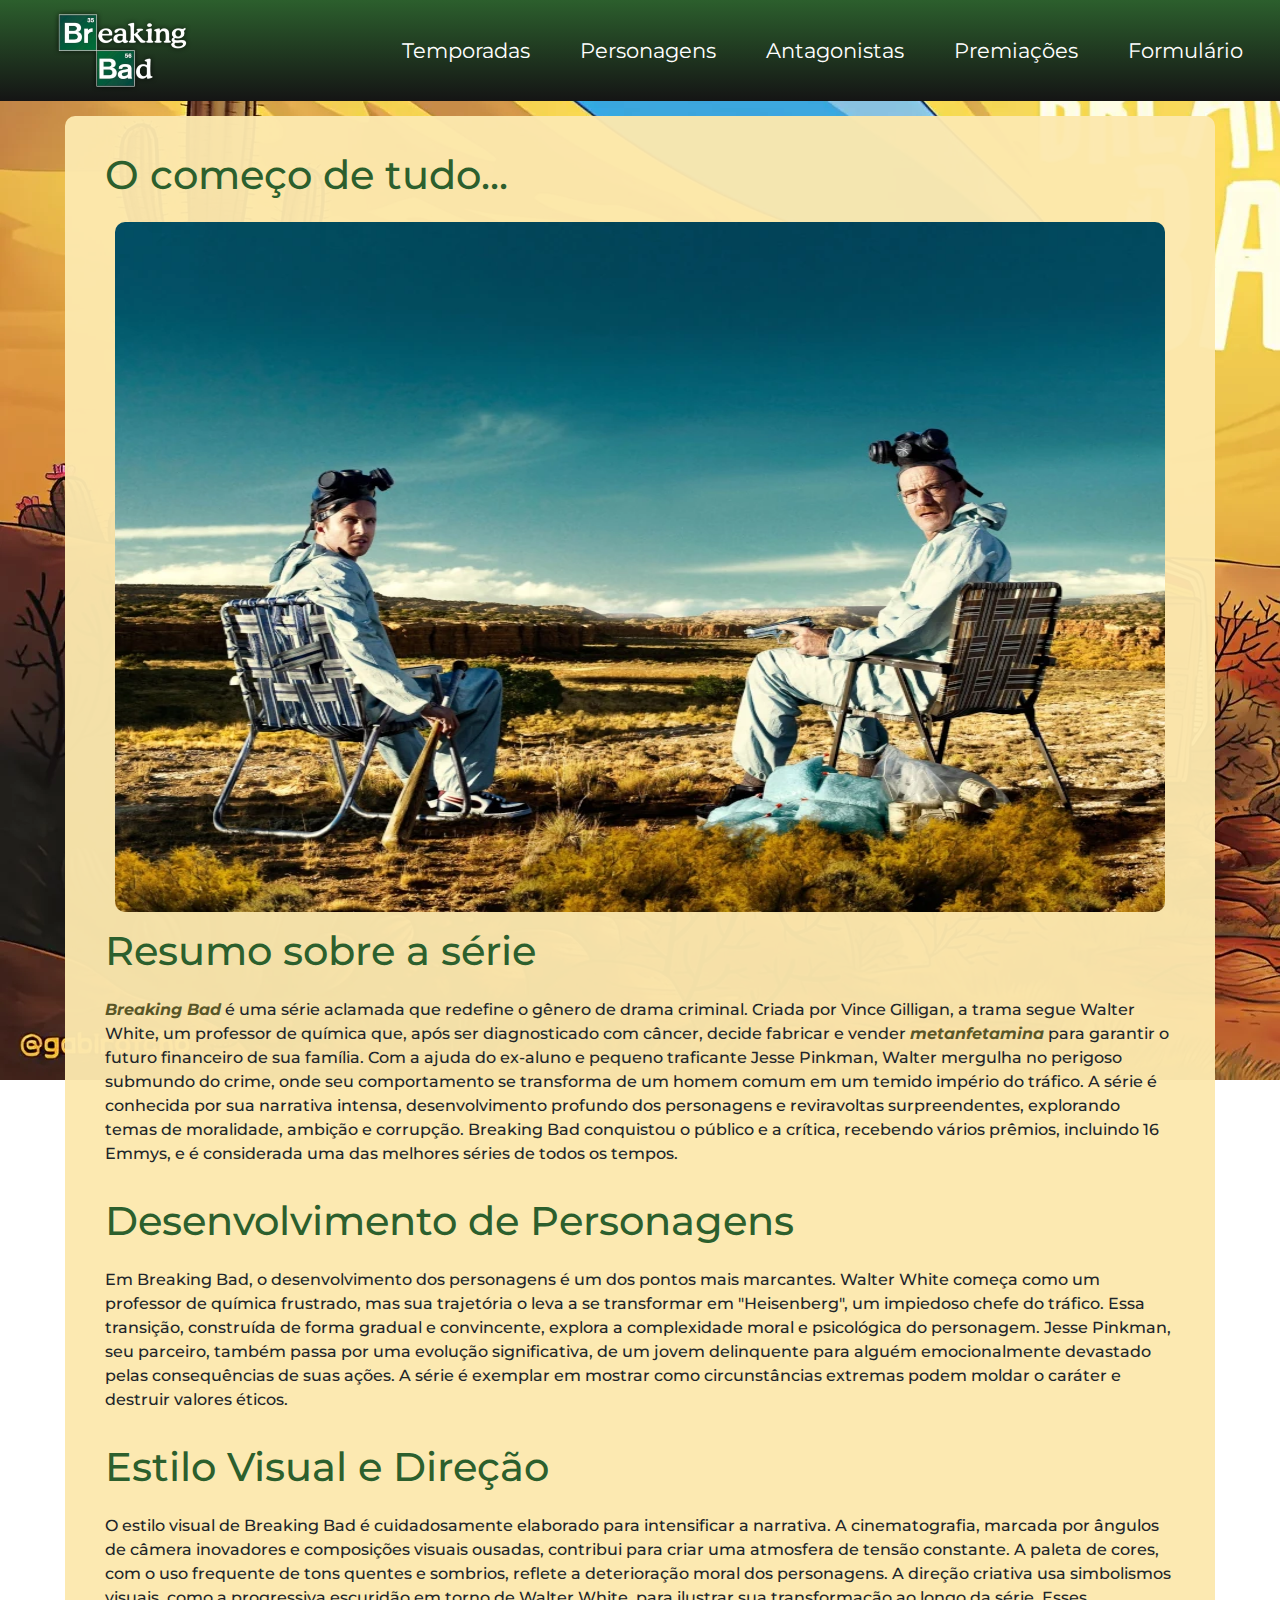
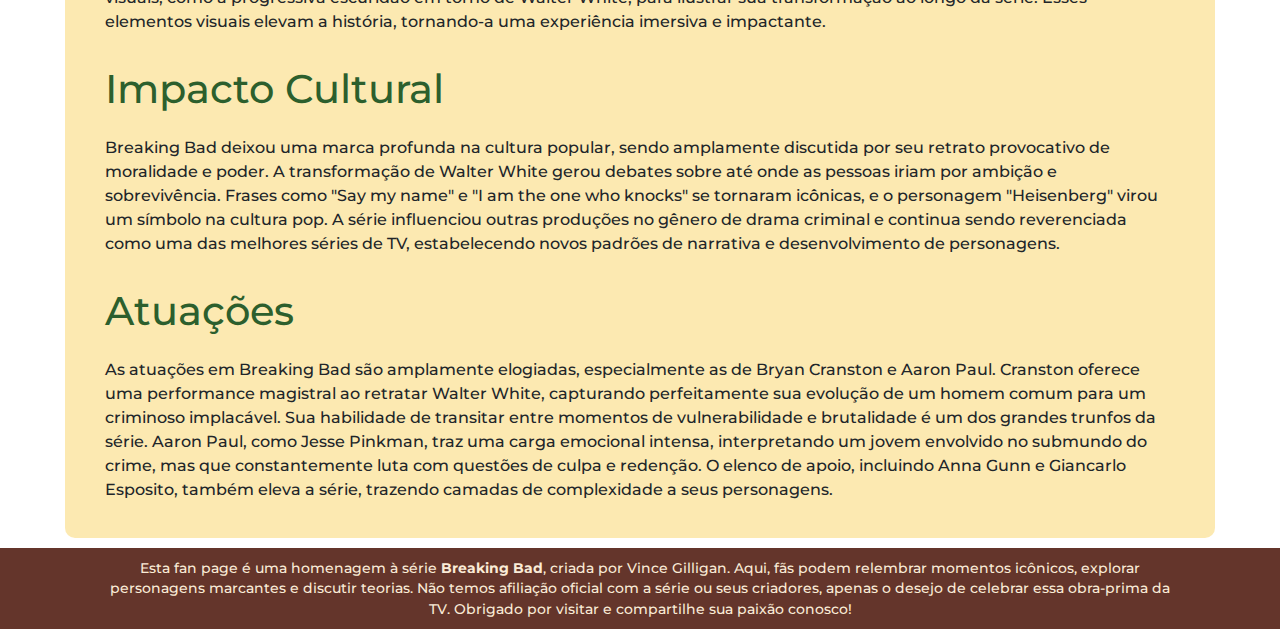
==== commit 1b7b49a4: "feat: feito algumas alteracoes em personagens revise" ====
--- a/WebSite-BreakingBad-main/index.html
+++ b/WebSite-BreakingBad-main/index.html
@@ -16,10 +16,10 @@
               <a href="index.html" target="_self"><img src="img/logo-bb.webp" alt="Logo Breaking Bad" class="logo"></a>
               </button>
                 <div class="navbar-nav">
-                  <a class="link" aria-current="page" href="pages/temporadas.html" target="_blank">Temporadas</a>
-                  <a class="link" href="pages/personagens.html" target="_blank">Personagens</a>
-                  <a class="link" href="pages/antagonistas.html" target="_blank">Antagonistas</a>
-                  <a class="link" href="pages/premiacoes.html" target="_blank">Premiações</a>
+                  <a class="link" aria-current="page" href="pages/temporadas.html" target="_self">Temporadas</a>
+                  <a class="link" href="pages/personagens.html" target="_self">Personagens</a>
+                  <a class="link" href="pages/antagonistas.html" target="_self">Antagonistas</a>
+                  <a class="link" href="pages/premiacoes.html" target="_self">Premiações</a>
                   <a class="link" href="pages/formulario.html" target="_blank">Formulário</a>
                 </div>
             </div>
@@ -48,16 +48,41 @@
        </section> 
        <section>
         <article>
-          <h1>Titulo aqui</h1>
+          <h1>Desenvolvimento de Personagens</h1>
           <p>
-            Lorem ipsum dolor sit amet consectetur adipisicing elit. Laudantium culpa quaerat, voluptate ipsa laboriosam error dolorem est perspiciatis dolores soluta quo placeat? Rerum dolores vero reprehenderit fugiat quaerat possimus earum? Lorem ipsum dolor sit amet, consectetur adipisicing elit. Dicta animi natus soluta placeat porro magni fuga, quaerat, pariatur iusto doloribus earum cupiditate quasi cum quas. Qui veniam nihil beatae officia? Lorem ipsum dolor sit amet consectetur adipisicing elit. In voluptates a eum quia optio dignissimos rem non neque corporis? Perspiciatis quasi porro atque numquam minima quaerat, modi sequi accusantium provident. Lorem ipsum dolor sit amet consectetur adipisicing elit. Cum nemo ipsum explicabo neque eveniet blanditiis doloribus placeat quisquam, accusamus facere laboriosam sunt incidunt odit voluptatibus minus! Accusamus tempora eveniet quaerat? Lorem ipsum dolor sit amet consectetur adipisicing elit. Illum doloremque animi ad quibusdam voluptas numquam odit labore corporis. Consequatur corporis quasi voluptates consequuntur nostrum explicabo iure suscipit aliquam at facilis! Lorem ipsum dolor sit, amet consectetur adipisicing elit. Molestias est delectus eos itaque voluptatum similique perspiciatis, unde placeat rerum nesciunt ducimus sint eveniet quis vero, maiores veritatis? Soluta, adipisci aspernatur! Lorem, ipsum dolor sit amet consectetur adipisicing elit. Doloribus adipisci ipsum repudiandae praesentium magni neque ducimus, earum pariatur dolores quis vitae ratione eaque sed, quod sit minima est, ea libero. Lorem ipsum dolor, sit amet consectetur adipisicing elit. Culpa non aspernatur rerum alias dolores, repellat vel et a illum ratione aliquam cupiditate. Numquam adipisci nulla amet saepe dolores magni fugiat. Lorem ipsum dolor sit amet, consectetur adipisicing elit. Dolorem, error quibusdam laborum doloribus neque tempore qui tempora eos praesentium aperiam dolores mollitia sunt quasi quo, libero quisquam. Iure, vitae tempora? Lorem ipsum dolor sit amet consectetur adipisicing elit. Est error sint totam animi! Ratione deserunt iure quaerat tenetur. In, consectetur maiores accusamus voluptatem maxime nostrum sequi eligendi nesciunt ea quod? Lorem ipsum dolor sit amet consectetur adipisicing elit. Pariatur iusto ipsam accusamus vero quia deserunt velit fugit molestias libero facere, architecto veritatis expedita sequi eligendi inventore? Deserunt unde inventore minima?
+            
+            Em Breaking Bad, o desenvolvimento dos personagens é um dos pontos mais marcantes. Walter White começa como um professor
+             de química frustrado, mas sua trajetória o leva a se transformar em "Heisenberg", um impiedoso chefe do tráfico. Essa 
+             transição, construída de forma gradual e convincente, explora a complexidade moral e psicológica do personagem. Jesse 
+             Pinkman, seu parceiro, também passa por uma evolução significativa, de um jovem delinquente para alguém emocionalmente 
+             devastado pelas consequências de suas ações. A série é exemplar em mostrar como circunstâncias extremas podem moldar o 
+             caráter e destruir valores éticos.
           </p>
+
+          <h1>Estilo Visual e Direção</h1>
+          <p>
+            O estilo visual de Breaking Bad é cuidadosamente elaborado para intensificar a narrativa. A cinematografia, marcada por ângulos de câmera inovadores e composições visuais ousadas, contribui para criar uma atmosfera de tensão constante. A paleta de cores, com o uso frequente de tons quentes e sombrios, reflete a deterioração moral dos personagens. A direção criativa usa simbolismos visuais, como a progressiva escuridão em torno de Walter White, para ilustrar sua transformação ao longo da série. Esses elementos visuais elevam a história, tornando-a uma experiência imersiva e impactante.</p>
+
+            <h1>Impacto Cultural</h1>
+            <p>
+              Breaking Bad deixou uma marca profunda na cultura popular, sendo amplamente discutida por seu retrato provocativo de moralidade e poder. A transformação de Walter White gerou debates sobre até onde as pessoas iriam por ambição e sobrevivência. Frases como "Say my name" e "I am the one who knocks" se tornaram icônicas, e o personagem "Heisenberg" virou um símbolo na cultura pop. A série influenciou outras produções no gênero de drama criminal e continua sendo reverenciada como uma das melhores séries de TV, estabelecendo novos padrões de narrativa e desenvolvimento de personagens.</p>
+
+              <h1>Atuações</h1>
+              <p>
+                As atuações em Breaking Bad são amplamente elogiadas, especialmente as de Bryan Cranston e Aaron Paul. Cranston oferece uma performance magistral ao retratar Walter White, capturando perfeitamente sua evolução de um homem comum para um criminoso implacável. Sua habilidade de transitar entre momentos de vulnerabilidade e brutalidade é um dos grandes trunfos da série. Aaron Paul, como Jesse Pinkman, traz uma carga emocional intensa, interpretando um jovem envolvido no submundo do crime, mas que constantemente luta com questões de culpa e redenção. O elenco de apoio, incluindo Anna Gunn e Giancarlo Esposito, também eleva a série, trazendo camadas de complexidade a seus personagens.</p>
         </article>
+
+       
+
        </section>
     </main>
-   
+    
     <footer>
-
+       <div class="container-footer">
+          <p>
+            Esta fan page é uma homenagem à série <strong>Breaking Bad</strong>, criada por Vince Gilligan. Aqui, fãs podem relembrar momentos icônicos, explorar personagens marcantes e discutir teorias. Não temos afiliação oficial com a série ou seus criadores, apenas o desejo de celebrar essa obra-prima da TV. Obrigado por visitar e compartilhe sua paixão conosco!
+          </p>
+       </div>
     </footer>
 </body>
 </html>--- a/WebSite-BreakingBad-main/style/global.css
+++ b/WebSite-BreakingBad-main/style/global.css
@@ -6,10 +6,13 @@
     --colorHeader: #f0e224;
     --header: #2C5F2D;
     --text: black;
+    --footer: #64352b;
 }
 
 
 * {
+    margin: 0;
+    padding: 0;
     font-family: var(--fontePrimaria)
 }
 
@@ -53,8 +56,8 @@
 }
 
 h1 {
-    color: var(--titulo);
-    font-weight: bold;
+    color: var(--header);
+    font-weight: 500;
 }
 
 .logo {
@@ -73,9 +76,23 @@
 }
 
 main {
-    background-color: whitesmoke;    
+    background-color: #fce8aef5;    
     width: 1150px;
     margin: auto;
     border-radius: 10px;
     padding: 20px 40px 20px 40px;
 }
+
+.container-footer > p{
+    margin: 0;
+    font-size: 0.85em;
+    padding: 10px 100px;
+    text-align: center;
+    color: antiquewhite;
+}
+
+footer {
+    margin-top: 10px;
+    background-color: var(--footer);   
+}
+
